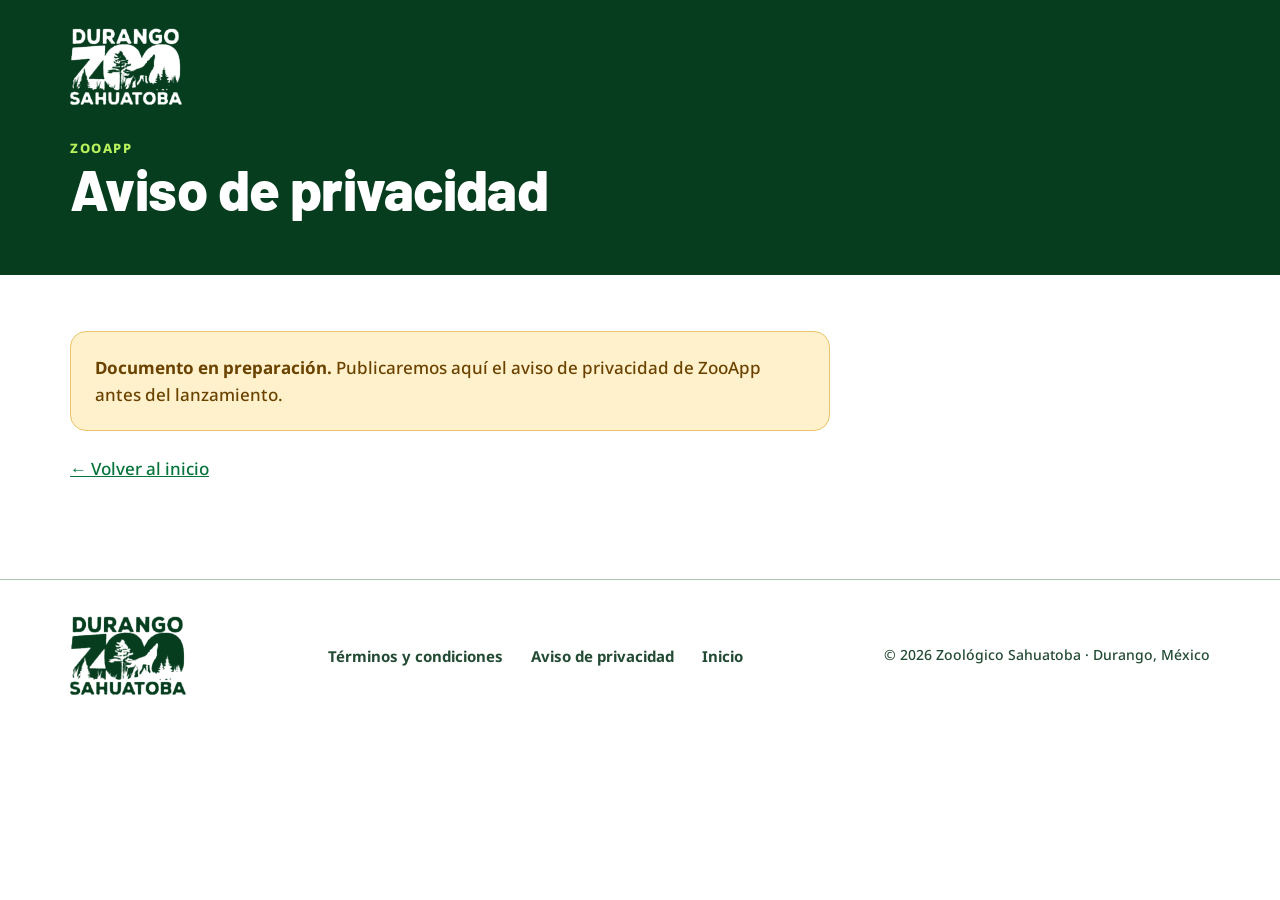
==== privacidad.html @ 9c44fee5 "Add files via upload" ====
<!doctype html>
<html lang="es">
<head>
<meta charset="utf-8">
<meta name="viewport" content="width=device-width, initial-scale=1, viewport-fit=cover">
<title>Aviso de privacidad · ZooApp</title>
<meta name="description" content="ZooApp es la App oficial del Zoológico Sahuatoba en Durango: conoce a las especies, recorre el mapa, compra tus boletos y reta a los animales para ganar sus tarjetas.">
<meta name="theme-color" content="#053D1E">
<meta property="og:type" content="website">
<meta property="og:locale" content="es_MX">
<meta property="og:title" content="ZooApp · Zoológico Sahuatoba">
<meta property="og:description" content="Conoce a las especies, recorre el mapa, compra tus boletos y reta a los animales para ganar sus tarjetas.">
<meta property="og:image" content="assets/img/og.jpg">
<meta name="twitter:card" content="summary_large_image">
<link rel="icon" type="image/png" href="assets/img/favicon.png">
<link rel="apple-touch-icon" href="assets/img/apple-touch-icon.png">
<link rel="stylesheet" href="assets/css/styles.css">
</head>
<body data-estado="proximamente">
<header class="legal-cabecera">
  <div class="envoltura">
    <a class="marca" href="index.html" aria-label="Volver al inicio"><img src="assets/img/logo-blanco.png" alt="Durango Zoo Sahuatoba" width="757" height="521" style="width:112px"></a>
    <div><span class="etiqueta" style="color:var(--lima)">ZooApp</span><h1>Aviso de privacidad</h1></div>
  </div>
</header>
<main class="legal-cuerpo">
  <div class="envoltura">
    <div class="preparacion" role="note"><strong>Documento en preparación.</strong> Publicaremos aquí el aviso de privacidad de ZooApp antes del lanzamiento.</div>
    <!-- CONTENIDO_LEGAL: reemplazar este bloque con el documento definitivo -->
    <p style="margin-top:24px"><a href="index.html">← Volver al inicio</a></p>
  </div>
</main>
<footer class="pie">
  <div class="envoltura">
    <img src="assets/img/logo-verde.png" alt="Durango Zoo Sahuatoba" width="757" height="521">
    <nav aria-label="Legal"><a href="terminos.html">Términos y condiciones</a><a href="privacidad.html">Aviso de privacidad</a><a href="index.html">Inicio</a></nav>
    <small>© 2026 Zoológico Sahuatoba · Durango, México</small>
  </div>
</footer>
</body>
</html>
---- assets/css/styles.css ----
/* ZooApp — página de lanzamiento
   Layout: hero de selva con teléfonos → funciones en tarjetas → banda oscura del juego → progreso → preguntas → cierre.
   Tokens tomados del sistema de diseño de la App (verde para sol). */
@font-face { font-family: "Barlow"; font-weight: 600; font-display: swap; src: url("../fonts/barlow-latin-600-normal.woff2") format("woff2"); }
@font-face { font-family: "Barlow"; font-weight: 700; font-display: swap; src: url("../fonts/barlow-latin-700-normal.woff2") format("woff2"); }
@font-face { font-family: "Barlow"; font-weight: 800; font-display: swap; src: url("../fonts/barlow-latin-800-normal.woff2") format("woff2"); }
@font-face { font-family: "Noto Sans"; font-weight: 500; font-display: swap; src: url("../fonts/noto-sans-latin-500-normal.woff2") format("woff2"); }
@font-face { font-family: "Noto Sans"; font-weight: 600; font-display: swap; src: url("../fonts/noto-sans-latin-600-normal.woff2") format("woff2"); }
@font-face { font-family: "Noto Sans"; font-weight: 700; font-display: swap; src: url("../fonts/noto-sans-latin-700-normal.woff2") format("woff2"); }
@font-face { font-family: "Noto Sans"; font-weight: 800; font-display: swap; src: url("../fonts/noto-sans-latin-800-normal.woff2") format("woff2"); }

:root {
  --bosque: #053D1E; --esmeralda: #06733A; --lima: #B8F25C; --hoja: #D3EBDB; --niebla: #EEF4F0;
  --tinta: #0B2416; --tinta-2: #234A33; --borde: #A9C7B3; --papel: #FFFFFF; --selva: #163C2C;
  --comun: #4F6B5A; --especial: #8A5D00;
  --display: "Barlow", "Arial Narrow", Arial, sans-serif;
  --texto: "Noto Sans", "Segoe UI", Roboto, Arial, sans-serif;
  --ancho: 1180px;
  color-scheme: light;
}
* { box-sizing: border-box; }
html { scroll-behavior: smooth; }
body { margin: 0; background: var(--papel); color: var(--tinta); font-family: var(--texto); font-size: 17px; line-height: 1.6; font-weight: 500; -webkit-font-smoothing: antialiased; }
img { max-width: 100%; height: auto; display: block; }
a { color: var(--esmeralda); }
h1, h2, h3 { font-family: var(--display); line-height: 1.05; margin: 0; text-wrap: balance; letter-spacing: -0.01em; }
p { margin: 0; }
:focus-visible { outline: 3px solid var(--lima); outline-offset: 3px; border-radius: 6px; }
.saltar { position: absolute; left: -999px; top: 8px; background: var(--lima); color: var(--bosque); padding: 8px 14px; border-radius: 10px; font-weight: 800; z-index: 50; }
.saltar:focus { left: 12px; }

.envoltura { max-width: var(--ancho); margin: 0 auto; padding-left: max(20px, env(safe-area-inset-left, 0px)); padding-right: max(20px, env(safe-area-inset-right, 0px)); }
.etiqueta { font-size: 13px; font-weight: 800; letter-spacing: 0.12em; text-transform: uppercase; color: var(--esmeralda); }

/* ---------- botones ---------- */
.boton { display: inline-flex; align-items: center; justify-content: center; gap: 10px; min-height: 52px; padding: 0 24px; border-radius: 12px; border: 0; font: 700 17px/1 var(--display); text-decoration: none; cursor: pointer; white-space: nowrap; transition: transform .15s ease, background-color .15s ease; }
.boton:hover { transform: translateY(-1px); }
.boton-primario { background: var(--esmeralda); color: #fff; border-bottom: 3px solid var(--bosque); }
.boton-primario:hover { background: #075F31; }
.boton-lima { background: var(--lima); color: var(--bosque); border-bottom: 3px solid #8CC63A; }
.boton-claro { background: #fff; color: var(--bosque); border: 2px solid var(--esmeralda); }
.boton svg { flex-shrink: 0; }

/* ---------- encabezado ---------- */
.encabezado { position: absolute; inset: 0 0 auto; z-index: 5; padding-top: env(safe-area-inset-top, 0px); }
.encabezado .envoltura { display: flex; align-items: center; justify-content: space-between; gap: 20px; padding-block: 20px; }
.marca img { width: 128px; height: auto; }
.navegacion { display: flex; align-items: center; gap: 28px; }
.navegacion a:not(.boton) { color: #fff; text-decoration: none; font-weight: 700; font-size: 15px; }
.navegacion a:not(.boton):hover { color: var(--lima); }
.navegacion .boton { min-height: 44px; padding: 0 18px; font-size: 16px; }

/* ---------- hero ---------- */
.hero { position: relative; overflow: hidden; background: var(--selva); color: #fff; }
.hero-fondo { position: absolute; inset: 0; width: 100%; height: 100%; object-fit: cover; object-position: 50% 20%; }
.hero::after { content: ""; position: absolute; inset: 0; background: linear-gradient(100deg, rgba(5,61,30,.96) 0%, rgba(5,61,30,.88) 45%, rgba(5,61,30,.45) 100%); }
.hero .envoltura { position: relative; z-index: 1; display: grid; grid-template-columns: minmax(0, 1.05fr) minmax(0, .95fr); gap: 48px; align-items: center; padding-block: 140px 96px; }
.hero-texto { display: flex; flex-direction: column; gap: 24px; min-width: 0; }
.hero .etiqueta { color: var(--lima); }
.hero h1 { font-size: clamp(44px, 6vw, 76px); font-weight: 800; }
.hero h1 em { font-style: normal; color: var(--lima); }
.hero-sub { font-size: 19px; line-height: 1.55; color: var(--hoja); max-width: 34em; }

/* bloque de descarga: cambia según data-estado del body */
.descarga { display: flex; flex-direction: column; gap: 16px; margin-top: 8px; max-width: 520px; }
.proximamente { font-family: var(--display); font-weight: 800; font-size: clamp(40px, 5vw, 60px); line-height: 1; color: var(--lima); letter-spacing: -0.01em; }
.registro { display: flex; gap: 10px; flex-wrap: wrap; }
.registro label { position: absolute; width: 1px; height: 1px; overflow: hidden; clip: rect(0 0 0 0); }
.registro input { flex: 1 1 240px; min-width: 0; height: 52px; padding: 0 16px; border-radius: 12px; border: 1.5px solid rgba(211,235,219,.6); background: rgba(255,255,255,.96); color: var(--tinta); font: 500 16px var(--texto); }
.registro input::placeholder { color: #4F6B5A; }
.registro input[aria-invalid="true"] { border: 2px solid #F1B5AE; }
.nota { font-size: 13px; line-height: 1.5; color: var(--hoja); }
.nota a { color: var(--lima); }
.mensaje { font-size: 15px; font-weight: 700; line-height: 1.5; padding: 12px 14px; border-radius: 12px; background: rgba(184,242,92,.14); color: #fff; }
.mensaje[data-tipo="error"] { background: rgba(180,35,24,.25); }
.tiendas { display: flex; flex-wrap: wrap; gap: 12px; }
.tienda { display: inline-flex; align-items: center; gap: 10px; height: 60px; min-width: 196px; padding: 0 18px 0 14px; border-radius: 12px; background: #000; color: #fff; text-decoration: none; border: 1.5px solid #A6A6A6; transition: transform .15s ease; }
.tienda:hover { transform: translateY(-1px); }
.tienda span { display: flex; flex-direction: column; line-height: 1.1; }
.tienda small { font-size: 12px; font-weight: 600; letter-spacing: .01em; }
.tienda b { font-family: var(--texto); font-size: 22px; font-weight: 700; letter-spacing: -0.01em; }
.tienda[aria-disabled="true"] { cursor: default; }
.tienda[aria-disabled="true"]:hover { transform: none; }
.tienda img { height: 60px; width: auto; }
body[data-estado="proximamente"] [data-solo="disponible"],
body[data-estado="disponible"] [data-solo="proximamente"] { display: none !important; }

/* teléfonos */
.telefono { flex-shrink: 0; width: 260px; aspect-ratio: 408 / 862; max-width: 100%; border-radius: 40px; background: var(--tinta); padding: 9px; box-shadow: 0 30px 60px rgba(0,0,0,.35); }
.telefono img { width: 100%; height: 100%; object-fit: cover; object-position: top; border-radius: 31px; }
.hero-telefonos { position: relative; height: 600px; min-width: 0; }
.hero-telefonos .telefono { position: absolute; }
.hero-telefonos .t1 { left: 4%; top: 70px; transform: rotate(-7deg); width: 240px; }
.hero-telefonos .t2 { left: 50%; top: 0; transform: translateX(-50%); width: 270px; z-index: 2; }
.hero-telefonos .t3 { right: 2%; top: 90px; transform: rotate(7deg); width: 240px; }

/* ---------- secciones ---------- */
.seccion { padding-block: 104px; }
.titulo-seccion { display: flex; flex-direction: column; gap: 14px; max-width: 760px; margin-bottom: 48px; }
.titulo-seccion h2 { font-size: clamp(36px, 4.4vw, 54px); font-weight: 800; color: var(--bosque); }
.titulo-seccion p { font-size: 18px; color: var(--tinta-2); max-width: 40em; }

/* funciones */
.funciones { display: grid; grid-template-columns: repeat(2, minmax(0, 1fr)); gap: 24px; }
.funcion { position: relative; overflow: hidden; display: grid; grid-template-columns: minmax(0, 1fr) 210px; gap: 24px; padding: 32px 0 0 32px; border-radius: 24px; background: var(--niebla); border: 1.5px solid var(--borde); min-height: 360px; }
.funcion-texto { display: flex; flex-direction: column; gap: 12px; padding-bottom: 32px; min-width: 0; }
.funcion h3 { font-size: 30px; font-weight: 800; color: var(--bosque); }
.funcion p { color: var(--tinta-2); font-size: 16px; }
.funcion ul { margin: 4px 0 0; padding: 0; list-style: none; display: flex; flex-direction: column; gap: 8px; font-size: 15px; font-weight: 600; }
.funcion li { display: flex; gap: 10px; align-items: flex-start; }
.funcion li::before { content: ""; flex-shrink: 0; width: 18px; height: 18px; margin-top: 3px; border-radius: 6px; background: var(--hoja) url("data:image/svg+xml,%3Csvg xmlns='http://www.w3.org/2000/svg' viewBox='0 0 24 24' fill='none' stroke='%2306733A' stroke-width='3.4' stroke-linecap='round' stroke-linejoin='round'%3E%3Cpath d='M6 12l4 4 8-9'/%3E%3C/svg%3E") center / 12px no-repeat; }
.funcion .telefono { align-self: end; width: 210px; border-radius: 34px 34px 0 0; padding-bottom: 0; aspect-ratio: auto; height: 330px; box-shadow: 0 20px 40px rgba(5,61,30,.18); }
.funcion .telefono img { border-radius: 26px 26px 0 0; }

/* juego */
.juego { background: var(--bosque); color: #fff; position: relative; overflow: hidden; }
.juego .titulo-seccion h2 { color: #fff; }
.juego .titulo-seccion p { color: var(--hoja); }
.juego .etiqueta { color: var(--lima); }
.pasos { list-style: none; margin: 0; padding: 0; display: grid; grid-template-columns: repeat(4, minmax(0, 1fr)); gap: 24px; counter-reset: paso; }
.paso { display: flex; flex-direction: column; gap: 16px; counter-increment: paso; min-width: 0; }
.paso .telefono { width: 100%; box-shadow: 0 24px 48px rgba(0,0,0,.35); }
.paso-texto { display: flex; flex-direction: column; gap: 6px; }
.paso h3 { font-size: 22px; font-weight: 700; display: flex; align-items: center; gap: 10px; }
.paso h3::before { content: counter(paso); flex-shrink: 0; width: 34px; height: 34px; border-radius: 10px; background: var(--lima); color: var(--bosque); display: inline-flex; align-items: center; justify-content: center; font-size: 18px; font-weight: 800; }
.paso p { color: var(--hoja); font-size: 15px; }
.rarezas { margin-top: 56px; padding-top: 32px; border-top: 1.5px solid rgba(211,235,219,.3); display: flex; flex-wrap: wrap; gap: 32px; align-items: center; justify-content: space-between; }
.rarezas p { color: var(--hoja); font-size: 16px; max-width: 30em; }
.rarezas b { color: #fff; }
.chips { display: flex; flex-wrap: wrap; gap: 10px; }
.chip { display: inline-flex; align-items: center; height: 36px; padding: 0 16px; border-radius: 999px; font-weight: 800; font-size: 14px; color: #fff; border: 2px solid rgba(255,255,255,.85); }
.chip.comun { background: var(--comun); } .chip.raro { background: var(--esmeralda); }
.chip.epico { background: #021F0F; color: var(--lima); border-color: var(--lima); } .chip.especial { background: var(--especial); }

/* progreso */
.progreso .envoltura { display: grid; grid-template-columns: minmax(0, 1fr) minmax(0, 1fr); gap: 64px; align-items: center; }
.progreso .titulo-seccion { margin-bottom: 28px; }
.niveles { display: flex; flex-direction: column; gap: 14px; }
.nivel { display: flex; gap: 16px; align-items: flex-start; padding: 18px 20px; border-radius: 16px; background: var(--niebla); border: 1.5px solid var(--borde); }
.nivel b { display: block; font-size: 17px; color: var(--bosque); }
.nivel span { font-size: 15px; color: var(--tinta-2); }
.nivel i { flex-shrink: 0; width: 40px; height: 40px; border-radius: 12px; background: var(--hoja); color: var(--esmeralda); display: flex; align-items: center; justify-content: center; font-style: normal; }
.progreso-telefonos { display: flex; justify-content: center; align-items: flex-start; gap: 24px; }
.progreso-telefonos .telefono { width: 250px; }
.progreso-telefonos .telefono:last-child { margin-top: 64px; }

/* preguntas */
.preguntas { background: var(--niebla); }
.lista-preguntas { display: flex; flex-direction: column; gap: 12px; max-width: 860px; }
details { background: #fff; border: 1.5px solid var(--borde); border-radius: 16px; }
summary { list-style: none; cursor: pointer; padding: 20px 24px; font-weight: 700; font-size: 18px; display: flex; justify-content: space-between; gap: 16px; align-items: center; }
summary::-webkit-details-marker { display: none; }
summary::after { content: "+"; flex-shrink: 0; width: 32px; height: 32px; border-radius: 10px; background: var(--hoja); color: var(--bosque); display: flex; align-items: center; justify-content: center; font: 800 22px/1 var(--display); }
details[open] summary::after { content: "–"; }
details p { padding: 0 24px 22px; color: var(--tinta-2); font-size: 16px; max-width: 46em; }

/* cierre */
.cierre { background: var(--selva); color: #fff; position: relative; overflow: hidden; }
.cierre .envoltura { position: relative; z-index: 1; display: flex; flex-wrap: wrap; gap: 32px; align-items: center; justify-content: space-between; padding-block: 72px; }
.cierre h2 { font-size: clamp(34px, 4vw, 50px); font-weight: 800; max-width: 15em; }
.cierre h2 em { font-style: normal; color: var(--lima); }

/* pie */
.pie { background: #fff; border-top: 1.5px solid var(--borde); }
.pie .envoltura { display: flex; flex-wrap: wrap; gap: 24px 48px; justify-content: space-between; align-items: center; padding-block: 36px; }
.pie img { width: 116px; }
.pie nav { display: flex; flex-wrap: wrap; gap: 12px 28px; }
.pie nav a { color: var(--tinta-2); font-weight: 700; font-size: 15px; text-decoration: none; }
.pie nav a:hover { color: var(--esmeralda); text-decoration: underline; }
.pie small { font-size: 14px; color: var(--tinta-2); }

/* páginas legales */
.legal-cabecera { background: var(--bosque); color: #fff; }
.legal-cabecera .envoltura { display: flex; flex-direction: column; gap: 28px; padding-block: 28px 56px; }
.legal-cabecera h1 { font-size: clamp(36px, 5vw, 56px); font-weight: 800; }
.legal-cuerpo { padding-block: 56px 96px; }
.legal-cuerpo .envoltura > * { max-width: 760px; }
.legal-cuerpo h2 { font-size: 28px; color: var(--bosque); margin: 40px 0 12px; }
.legal-cuerpo p, .legal-cuerpo li { color: var(--tinta-2); }
.preparacion { display: block; padding: 22px 24px; border-radius: 16px; background: #FFF1CC; border: 1.5px solid #E9C46A; color: #6B4300; }

/* ---------- responsivo ---------- */
@media (max-width: 1020px) {
  .hero .envoltura { grid-template-columns: 1fr; padding-block: 120px 64px; }
  .hero-telefonos { height: 520px; max-width: 620px; width: 100%; margin: 0 auto; }
  .funciones { grid-template-columns: 1fr; }
  .pasos { grid-template-columns: repeat(2, minmax(0, 1fr)); }
  .progreso .envoltura { grid-template-columns: 1fr; }
}
@media (max-width: 720px) {
  body { font-size: 16px; }
  .navegacion a:not(.boton) { display: none; }
  .marca img { width: 104px; }
  .hero-telefonos { height: 430px; }
  .hero-telefonos .t1 { width: 170px; left: 0; top: 60px; }
  .hero-telefonos .t2 { width: 200px; }
  .hero-telefonos .t3 { width: 170px; right: 0; top: 70px; }
  .seccion { padding-block: 72px; }
  .funcion { grid-template-columns: 1fr; padding: 26px 24px 0; }
  .funcion-texto { padding-bottom: 0; }
  .funcion .telefono { justify-self: center; height: 280px; }
  .pasos { grid-template-columns: 1fr; gap: 40px; }
  .paso .telefono { width: 240px; align-self: center; }
  .progreso-telefonos .telefono { width: 46%; }
  .progreso-telefonos .telefono:last-child { margin-top: 40px; }
  .registro .boton { flex: 1 1 100%; }
}
@media (prefers-reduced-motion: reduce) { html { scroll-behavior: auto; } .boton { transition: none; } .boton:hover { transform: none; } }
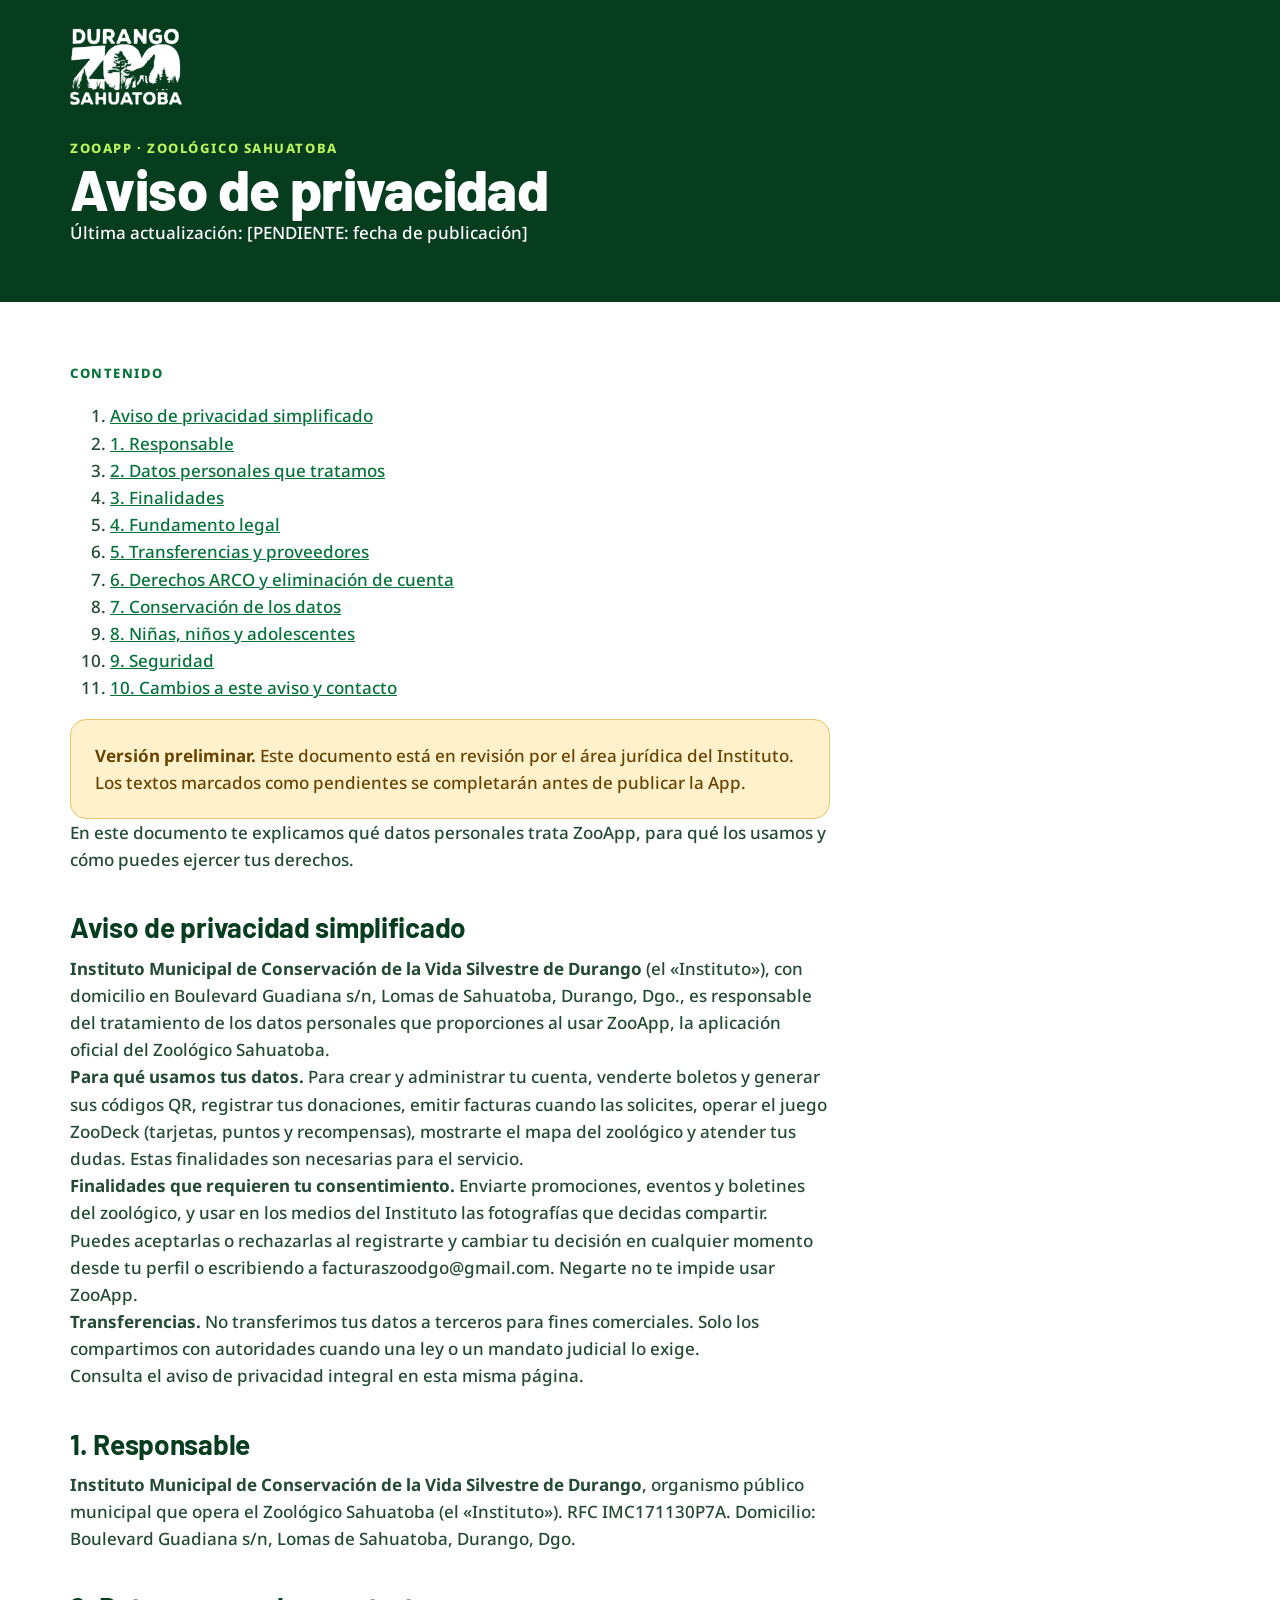
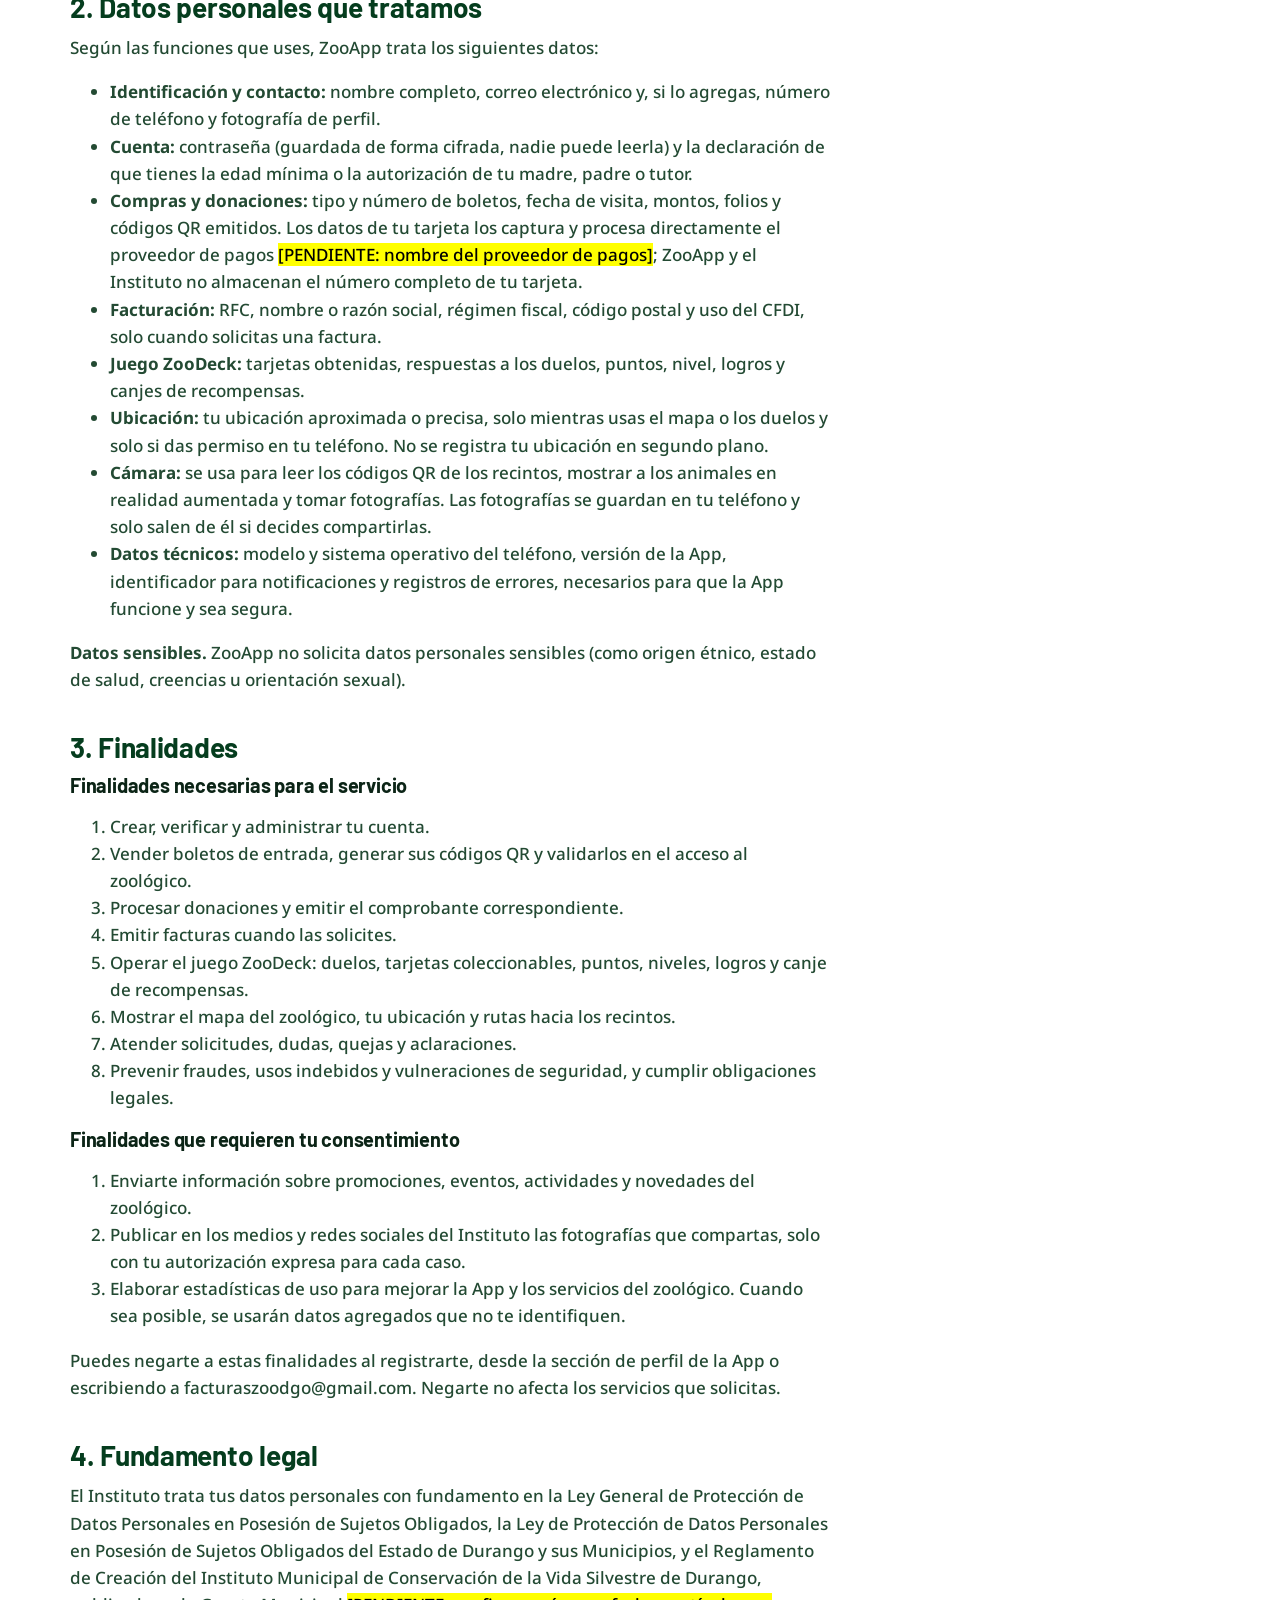
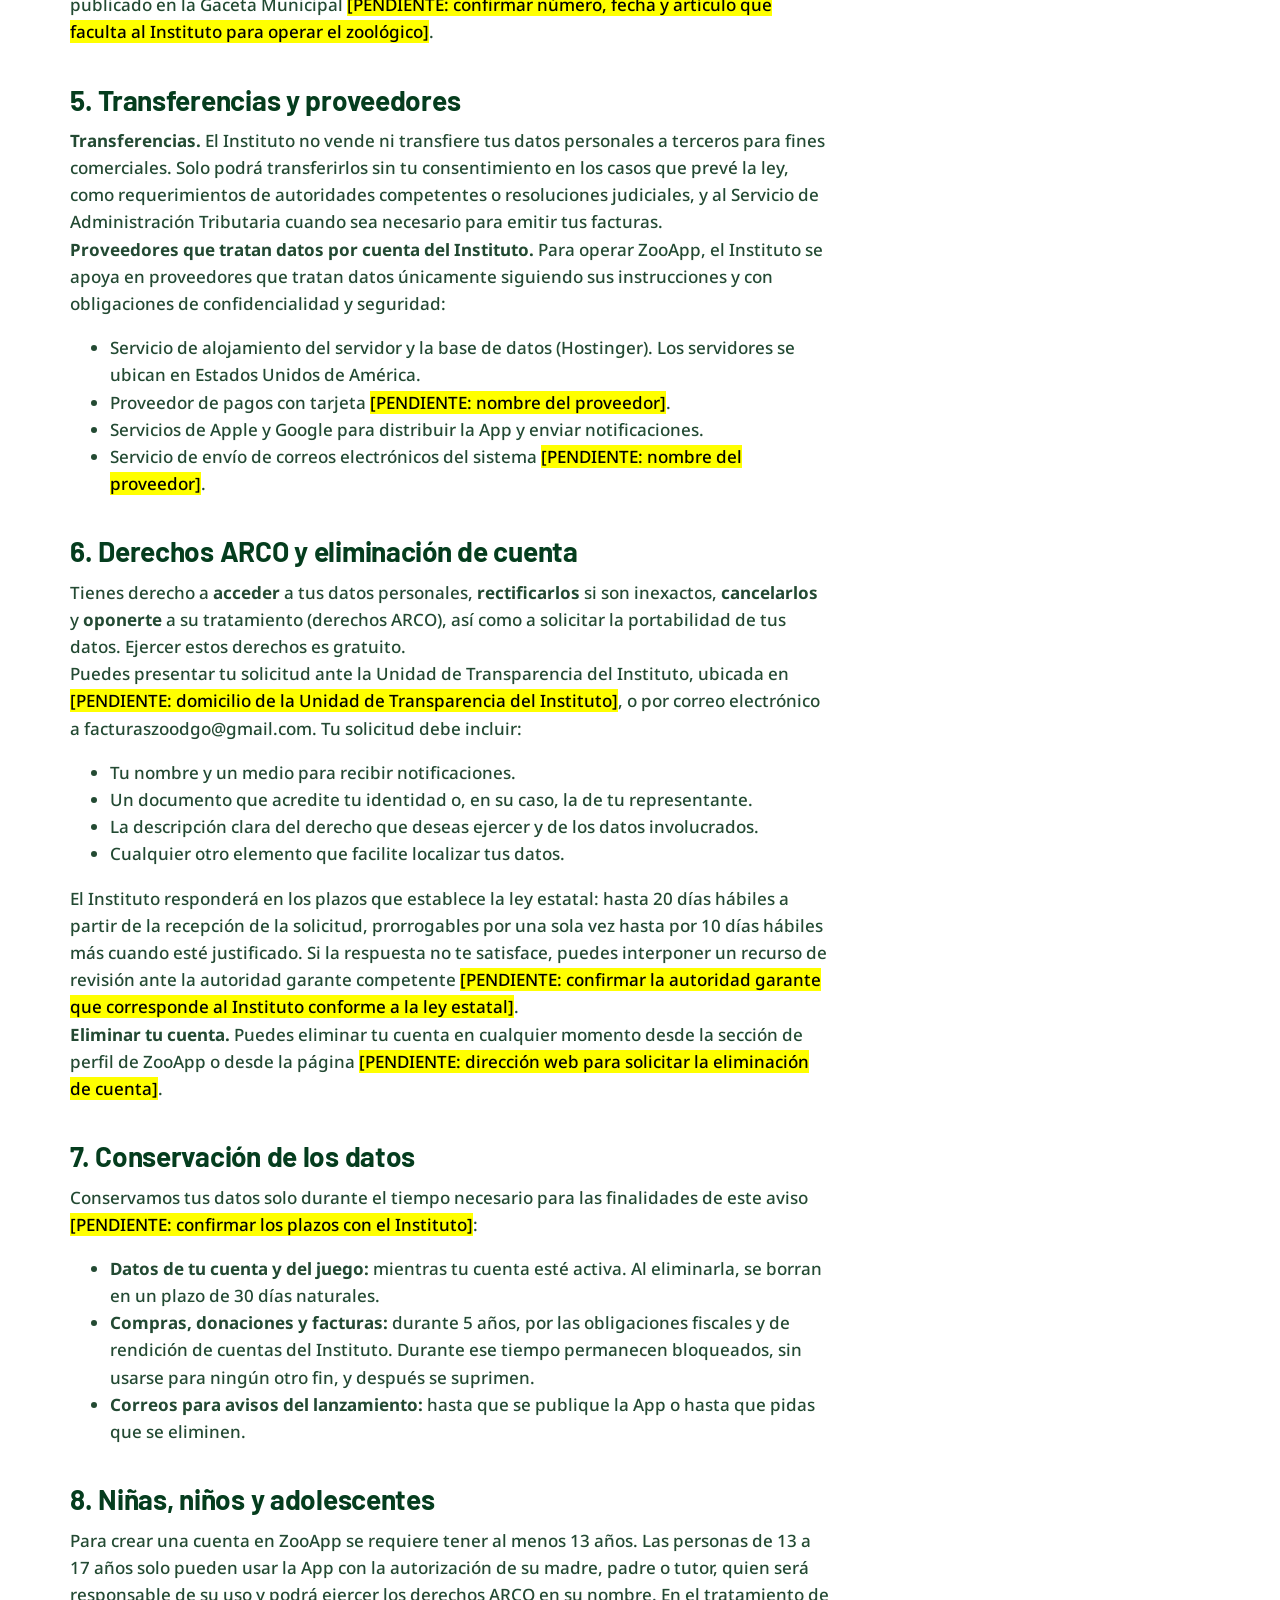
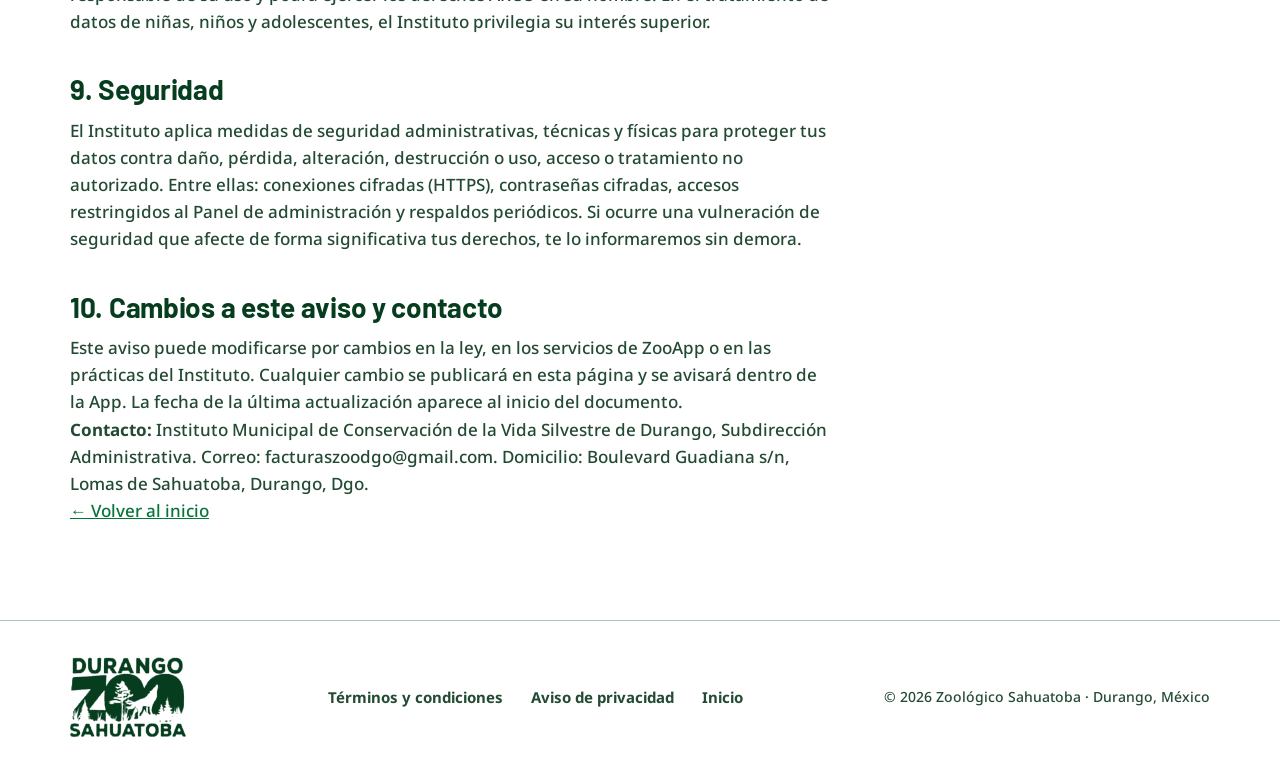
==== commit 08a0255c: "Agrega Términos y Aviso de privacidad (versión preliminar)" ====
--- a/privacidad.html
+++ b/privacidad.html
@@ -4,7 +4,7 @@
 <meta charset="utf-8">
 <meta name="viewport" content="width=device-width, initial-scale=1, viewport-fit=cover">
 <title>Aviso de privacidad · ZooApp</title>
-<meta name="description" content="ZooApp es la App oficial del Zoológico Sahuatoba en Durango: conoce a las especies, recorre el mapa, compra tus boletos y reta a los animales para ganar sus tarjetas.">
+<meta name="description" content="Aviso de privacidad de ZooApp, la App oficial del Zoológico Sahuatoba.">
 <meta name="theme-color" content="#053D1E">
 <meta property="og:type" content="website">
 <meta property="og:locale" content="es_MX">
@@ -17,17 +17,96 @@
 <link rel="stylesheet" href="assets/css/styles.css">
 </head>
 <body data-estado="proximamente">
+<a class="saltar" href="#contenido">Saltar al contenido</a>
 <header class="legal-cabecera">
   <div class="envoltura">
     <a class="marca" href="index.html" aria-label="Volver al inicio"><img src="assets/img/logo-blanco.png" alt="Durango Zoo Sahuatoba" width="757" height="521" style="width:112px"></a>
-    <div><span class="etiqueta" style="color:var(--lima)">ZooApp</span><h1>Aviso de privacidad</h1></div>
+    <div class="legal-titulo"><span class="etiqueta" style="color:var(--lima)">ZooApp · Zoológico Sahuatoba</span><h1>Aviso de privacidad</h1><p>Última actualización: [PENDIENTE: fecha de publicación]</p></div>
   </div>
 </header>
-<main class="legal-cuerpo">
-  <div class="envoltura">
-    <div class="preparacion" role="note"><strong>Documento en preparación.</strong> Publicaremos aquí el aviso de privacidad de ZooApp antes del lanzamiento.</div>
-    <!-- CONTENIDO_LEGAL: reemplazar este bloque con el documento definitivo -->
-    <p style="margin-top:24px"><a href="index.html">← Volver al inicio</a></p>
+<main class="legal-cuerpo" id="contenido">
+  <div class="envoltura legal-rejilla">
+    <nav class="indice" aria-label="Contenido del documento"><span class="etiqueta">Contenido</span><ol><li><a href="#simplificado">Aviso de privacidad simplificado</a></li><li><a href="#responsable">1. Responsable</a></li><li><a href="#datos">2. Datos personales que tratamos</a></li><li><a href="#finalidades">3. Finalidades</a></li><li><a href="#fundamento">4. Fundamento legal</a></li><li><a href="#transferencias">5. Transferencias y proveedores</a></li><li><a href="#derechos">6. Derechos ARCO y eliminación de cuenta</a></li><li><a href="#conservacion">7. Conservación de los datos</a></li><li><a href="#menores">8. Niñas, niños y adolescentes</a></li><li><a href="#seguridad">9. Seguridad</a></li><li><a href="#cambios">10. Cambios a este aviso y contacto</a></li></ol></nav>
+    <article class="legal-texto">
+      <div class="preparacion" role="note"><strong>Versión preliminar.</strong> Este documento está en revisión por el área jurídica del Instituto. Los textos marcados como pendientes se completarán antes de publicar la App.</div>
+      <p class="legal-intro">En este documento te explicamos qué datos personales trata ZooApp, para qué los usamos y cómo puedes ejercer tus derechos.</p>
+      <section id="simplificado"><h2>Aviso de privacidad simplificado</h2>
+<p><strong>Instituto Municipal de Conservación de la Vida Silvestre de Durango</strong> (el «Instituto»), con domicilio en Boulevard Guadiana s/n, Lomas de Sahuatoba, Durango, Dgo., es responsable del tratamiento de los datos personales que proporciones al usar ZooApp, la aplicación oficial del Zoológico Sahuatoba.</p>
+<p><strong>Para qué usamos tus datos.</strong> Para crear y administrar tu cuenta, venderte boletos y generar sus códigos QR, registrar tus donaciones, emitir facturas cuando las solicites, operar el juego ZooDeck (tarjetas, puntos y recompensas), mostrarte el mapa del zoológico y atender tus dudas. Estas finalidades son necesarias para el servicio.</p>
+<p><strong>Finalidades que requieren tu consentimiento.</strong> Enviarte promociones, eventos y boletines del zoológico, y usar en los medios del Instituto las fotografías que decidas compartir. Puedes aceptarlas o rechazarlas al registrarte y cambiar tu decisión en cualquier momento desde tu perfil o escribiendo a facturaszoodgo@gmail.com. Negarte no te impide usar ZooApp.</p>
+<p><strong>Transferencias.</strong> No transferimos tus datos a terceros para fines comerciales. Solo los compartimos con autoridades cuando una ley o un mandato judicial lo exige.</p>
+<p>Consulta el aviso de privacidad integral en esta misma página.</p>
+</section><section id="responsable"><h2>1. Responsable</h2><p><b>Instituto Municipal de Conservación de la Vida Silvestre de Durango</b>, organismo público municipal que opera el Zoológico Sahuatoba (el «Instituto»). RFC IMC171130P7A. Domicilio: Boulevard Guadiana s/n, Lomas de Sahuatoba, Durango, Dgo.</p></section><section id="datos"><h2>2. Datos personales que tratamos</h2>
+<p>Según las funciones que uses, ZooApp trata los siguientes datos:</p>
+<ul>
+<li><b>Identificación y contacto:</b> nombre completo, correo electrónico y, si lo agregas, número de teléfono y fotografía de perfil.</li>
+<li><b>Cuenta:</b> contraseña (guardada de forma cifrada, nadie puede leerla) y la declaración de que tienes la edad mínima o la autorización de tu madre, padre o tutor.</li>
+<li><b>Compras y donaciones:</b> tipo y número de boletos, fecha de visita, montos, folios y códigos QR emitidos. Los datos de tu tarjeta los captura y procesa directamente el proveedor de pagos <mark class="pendiente">[PENDIENTE: nombre del proveedor de pagos]</mark>; ZooApp y el Instituto no almacenan el número completo de tu tarjeta.</li>
+<li><b>Facturación:</b> RFC, nombre o razón social, régimen fiscal, código postal y uso del CFDI, solo cuando solicitas una factura.</li>
+<li><b>Juego ZooDeck:</b> tarjetas obtenidas, respuestas a los duelos, puntos, nivel, logros y canjes de recompensas.</li>
+<li><b>Ubicación:</b> tu ubicación aproximada o precisa, solo mientras usas el mapa o los duelos y solo si das permiso en tu teléfono. No se registra tu ubicación en segundo plano.</li>
+<li><b>Cámara:</b> se usa para leer los códigos QR de los recintos, mostrar a los animales en realidad aumentada y tomar fotografías. Las fotografías se guardan en tu teléfono y solo salen de él si decides compartirlas.</li>
+<li><b>Datos técnicos:</b> modelo y sistema operativo del teléfono, versión de la App, identificador para notificaciones y registros de errores, necesarios para que la App funcione y sea segura.</li>
+</ul>
+<p><b>Datos sensibles.</b> ZooApp no solicita datos personales sensibles (como origen étnico, estado de salud, creencias u orientación sexual).</p>
+</section><section id="finalidades"><h2>3. Finalidades</h2>
+<h3>Finalidades necesarias para el servicio</h3>
+<ol>
+<li>Crear, verificar y administrar tu cuenta.</li>
+<li>Vender boletos de entrada, generar sus códigos QR y validarlos en el acceso al zoológico.</li>
+<li>Procesar donaciones y emitir el comprobante correspondiente.</li>
+<li>Emitir facturas cuando las solicites.</li>
+<li>Operar el juego ZooDeck: duelos, tarjetas coleccionables, puntos, niveles, logros y canje de recompensas.</li>
+<li>Mostrar el mapa del zoológico, tu ubicación y rutas hacia los recintos.</li>
+<li>Atender solicitudes, dudas, quejas y aclaraciones.</li>
+<li>Prevenir fraudes, usos indebidos y vulneraciones de seguridad, y cumplir obligaciones legales.</li>
+</ol>
+<h3>Finalidades que requieren tu consentimiento</h3>
+<ol>
+<li>Enviarte información sobre promociones, eventos, actividades y novedades del zoológico.</li>
+<li>Publicar en los medios y redes sociales del Instituto las fotografías que compartas, solo con tu autorización expresa para cada caso.</li>
+<li>Elaborar estadísticas de uso para mejorar la App y los servicios del zoológico. Cuando sea posible, se usarán datos agregados que no te identifiquen.</li>
+</ol>
+<p>Puedes negarte a estas finalidades al registrarte, desde la sección de perfil de la App o escribiendo a facturaszoodgo@gmail.com. Negarte no afecta los servicios que solicitas.</p>
+</section><section id="fundamento"><h2>4. Fundamento legal</h2>
+<p>El Instituto trata tus datos personales con fundamento en la Ley General de Protección de Datos Personales en Posesión de Sujetos Obligados, la Ley de Protección de Datos Personales en Posesión de Sujetos Obligados del Estado de Durango y sus Municipios, y el Reglamento de Creación del Instituto Municipal de Conservación de la Vida Silvestre de Durango, publicado en la Gaceta Municipal <mark class="pendiente">[PENDIENTE: confirmar número, fecha y artículo que faculta al Instituto para operar el zoológico]</mark>.</p>
+</section><section id="transferencias"><h2>5. Transferencias y proveedores</h2>
+<p><b>Transferencias.</b> El Instituto no vende ni transfiere tus datos personales a terceros para fines comerciales. Solo podrá transferirlos sin tu consentimiento en los casos que prevé la ley, como requerimientos de autoridades competentes o resoluciones judiciales, y al Servicio de Administración Tributaria cuando sea necesario para emitir tus facturas.</p>
+<p><b>Proveedores que tratan datos por cuenta del Instituto.</b> Para operar ZooApp, el Instituto se apoya en proveedores que tratan datos únicamente siguiendo sus instrucciones y con obligaciones de confidencialidad y seguridad:</p>
+<ul>
+<li>Servicio de alojamiento del servidor y la base de datos (Hostinger). Los servidores se ubican en Estados Unidos de América.</li>
+<li>Proveedor de pagos con tarjeta <mark class="pendiente">[PENDIENTE: nombre del proveedor]</mark>.</li>
+<li>Servicios de Apple y Google para distribuir la App y enviar notificaciones.</li>
+<li>Servicio de envío de correos electrónicos del sistema <mark class="pendiente">[PENDIENTE: nombre del proveedor]</mark>.</li>
+</ul>
+</section><section id="derechos"><h2>6. Derechos ARCO y eliminación de cuenta</h2>
+<p>Tienes derecho a <b>acceder</b> a tus datos personales, <b>rectificarlos</b> si son inexactos, <b>cancelarlos</b> y <b>oponerte</b> a su tratamiento (derechos ARCO), así como a solicitar la portabilidad de tus datos. Ejercer estos derechos es gratuito.</p>
+<p>Puedes presentar tu solicitud ante la Unidad de Transparencia del Instituto, ubicada en <mark class="pendiente">[PENDIENTE: domicilio de la Unidad de Transparencia del Instituto]</mark>, o por correo electrónico a facturaszoodgo@gmail.com. Tu solicitud debe incluir:</p>
+<ul>
+<li>Tu nombre y un medio para recibir notificaciones.</li>
+<li>Un documento que acredite tu identidad o, en su caso, la de tu representante.</li>
+<li>La descripción clara del derecho que deseas ejercer y de los datos involucrados.</li>
+<li>Cualquier otro elemento que facilite localizar tus datos.</li>
+</ul>
+<p>El Instituto responderá en los plazos que establece la ley estatal: hasta 20 días hábiles a partir de la recepción de la solicitud, prorrogables por una sola vez hasta por 10 días hábiles más cuando esté justificado. Si la respuesta no te satisface, puedes interponer un recurso de revisión ante la autoridad garante competente <mark class="pendiente">[PENDIENTE: confirmar la autoridad garante que corresponde al Instituto conforme a la ley estatal]</mark>.</p>
+<p><b>Eliminar tu cuenta.</b> Puedes eliminar tu cuenta en cualquier momento desde la sección de perfil de ZooApp o desde la página <mark class="pendiente">[PENDIENTE: dirección web para solicitar la eliminación de cuenta]</mark>.</p>
+</section><section id="conservacion"><h2>7. Conservación de los datos</h2>
+<p>Conservamos tus datos solo durante el tiempo necesario para las finalidades de este aviso <mark class="pendiente">[PENDIENTE: confirmar los plazos con el Instituto]</mark>:</p>
+<ul>
+<li><b>Datos de tu cuenta y del juego:</b> mientras tu cuenta esté activa. Al eliminarla, se borran en un plazo de 30 días naturales.</li>
+<li><b>Compras, donaciones y facturas:</b> durante 5 años, por las obligaciones fiscales y de rendición de cuentas del Instituto. Durante ese tiempo permanecen bloqueados, sin usarse para ningún otro fin, y después se suprimen.</li>
+<li><b>Correos para avisos del lanzamiento:</b> hasta que se publique la App o hasta que pidas que se eliminen.</li>
+</ul>
+</section><section id="menores"><h2>8. Niñas, niños y adolescentes</h2>
+<p>Para crear una cuenta en ZooApp se requiere tener al menos 13 años. Las personas de 13 a 17 años solo pueden usar la App con la autorización de su madre, padre o tutor, quien será responsable de su uso y podrá ejercer los derechos ARCO en su nombre. En el tratamiento de datos de niñas, niños y adolescentes, el Instituto privilegia su interés superior.</p>
+</section><section id="seguridad"><h2>9. Seguridad</h2>
+<p>El Instituto aplica medidas de seguridad administrativas, técnicas y físicas para proteger tus datos contra daño, pérdida, alteración, destrucción o uso, acceso o tratamiento no autorizado. Entre ellas: conexiones cifradas (HTTPS), contraseñas cifradas, accesos restringidos al Panel de administración y respaldos periódicos. Si ocurre una vulneración de seguridad que afecte de forma significativa tus derechos, te lo informaremos sin demora.</p>
+</section><section id="cambios"><h2>10. Cambios a este aviso y contacto</h2>
+<p>Este aviso puede modificarse por cambios en la ley, en los servicios de ZooApp o en las prácticas del Instituto. Cualquier cambio se publicará en esta página y se avisará dentro de la App. La fecha de la última actualización aparece al inicio del documento.</p>
+<p><b>Contacto:</b> Instituto Municipal de Conservación de la Vida Silvestre de Durango, Subdirección Administrativa. Correo: facturaszoodgo@gmail.com. Domicilio: Boulevard Guadiana s/n, Lomas de Sahuatoba, Durango, Dgo.</p>
+</section>
+      <p class="volver"><a href="index.html">← Volver al inicio</a></p>
+    </article>
   </div>
 </main>
 <footer class="pie">
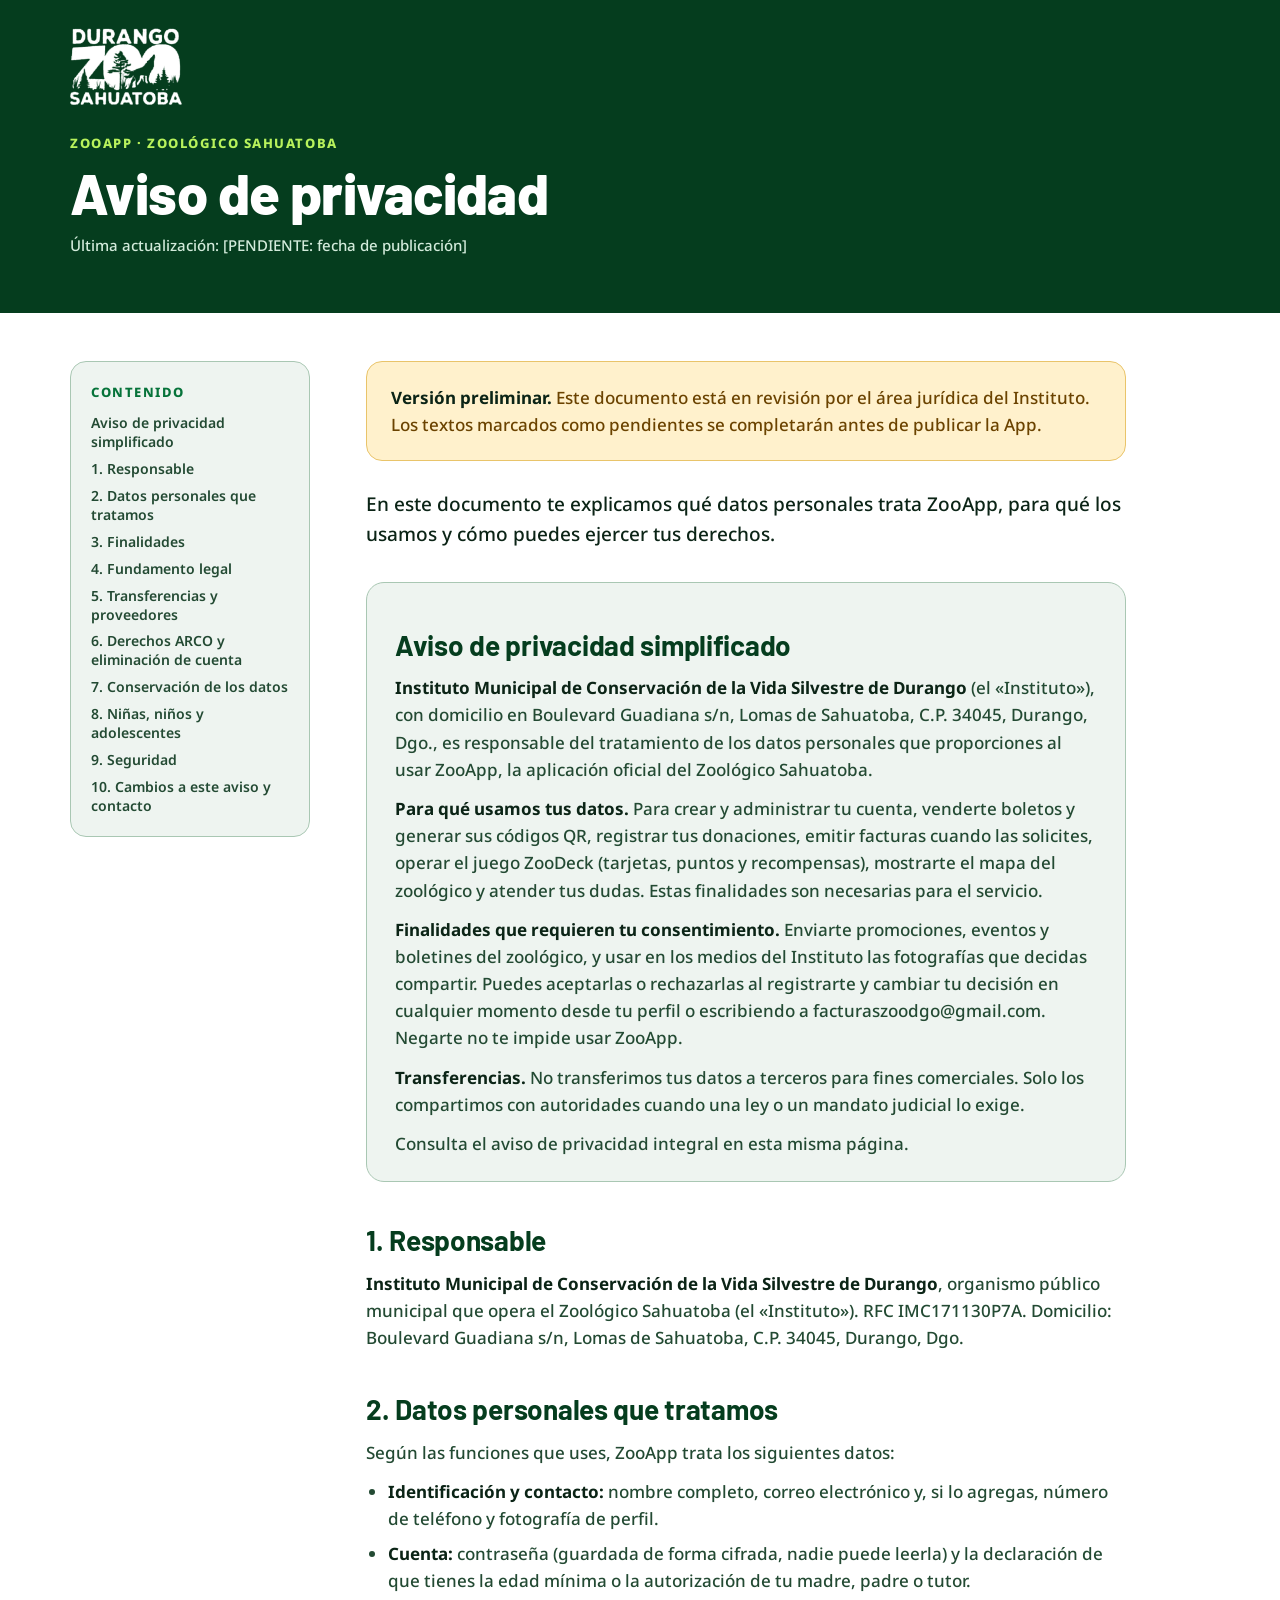
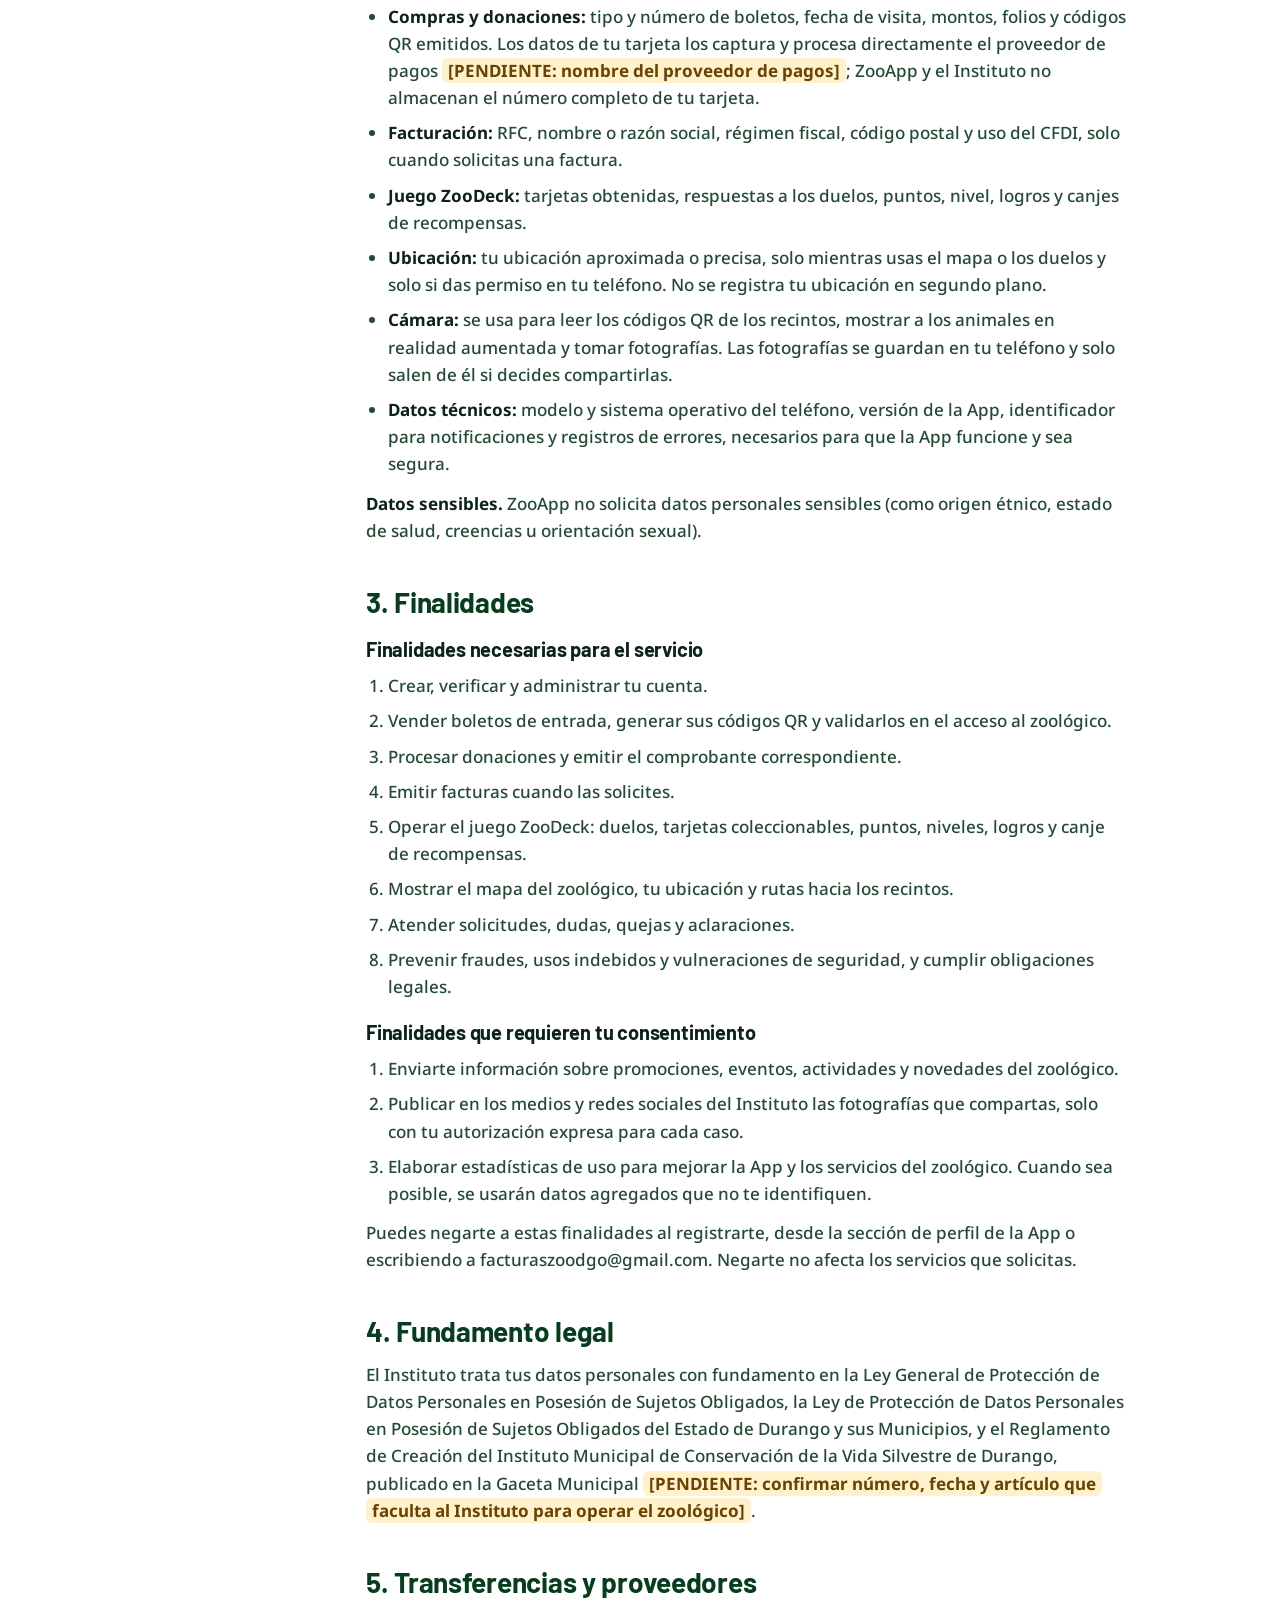
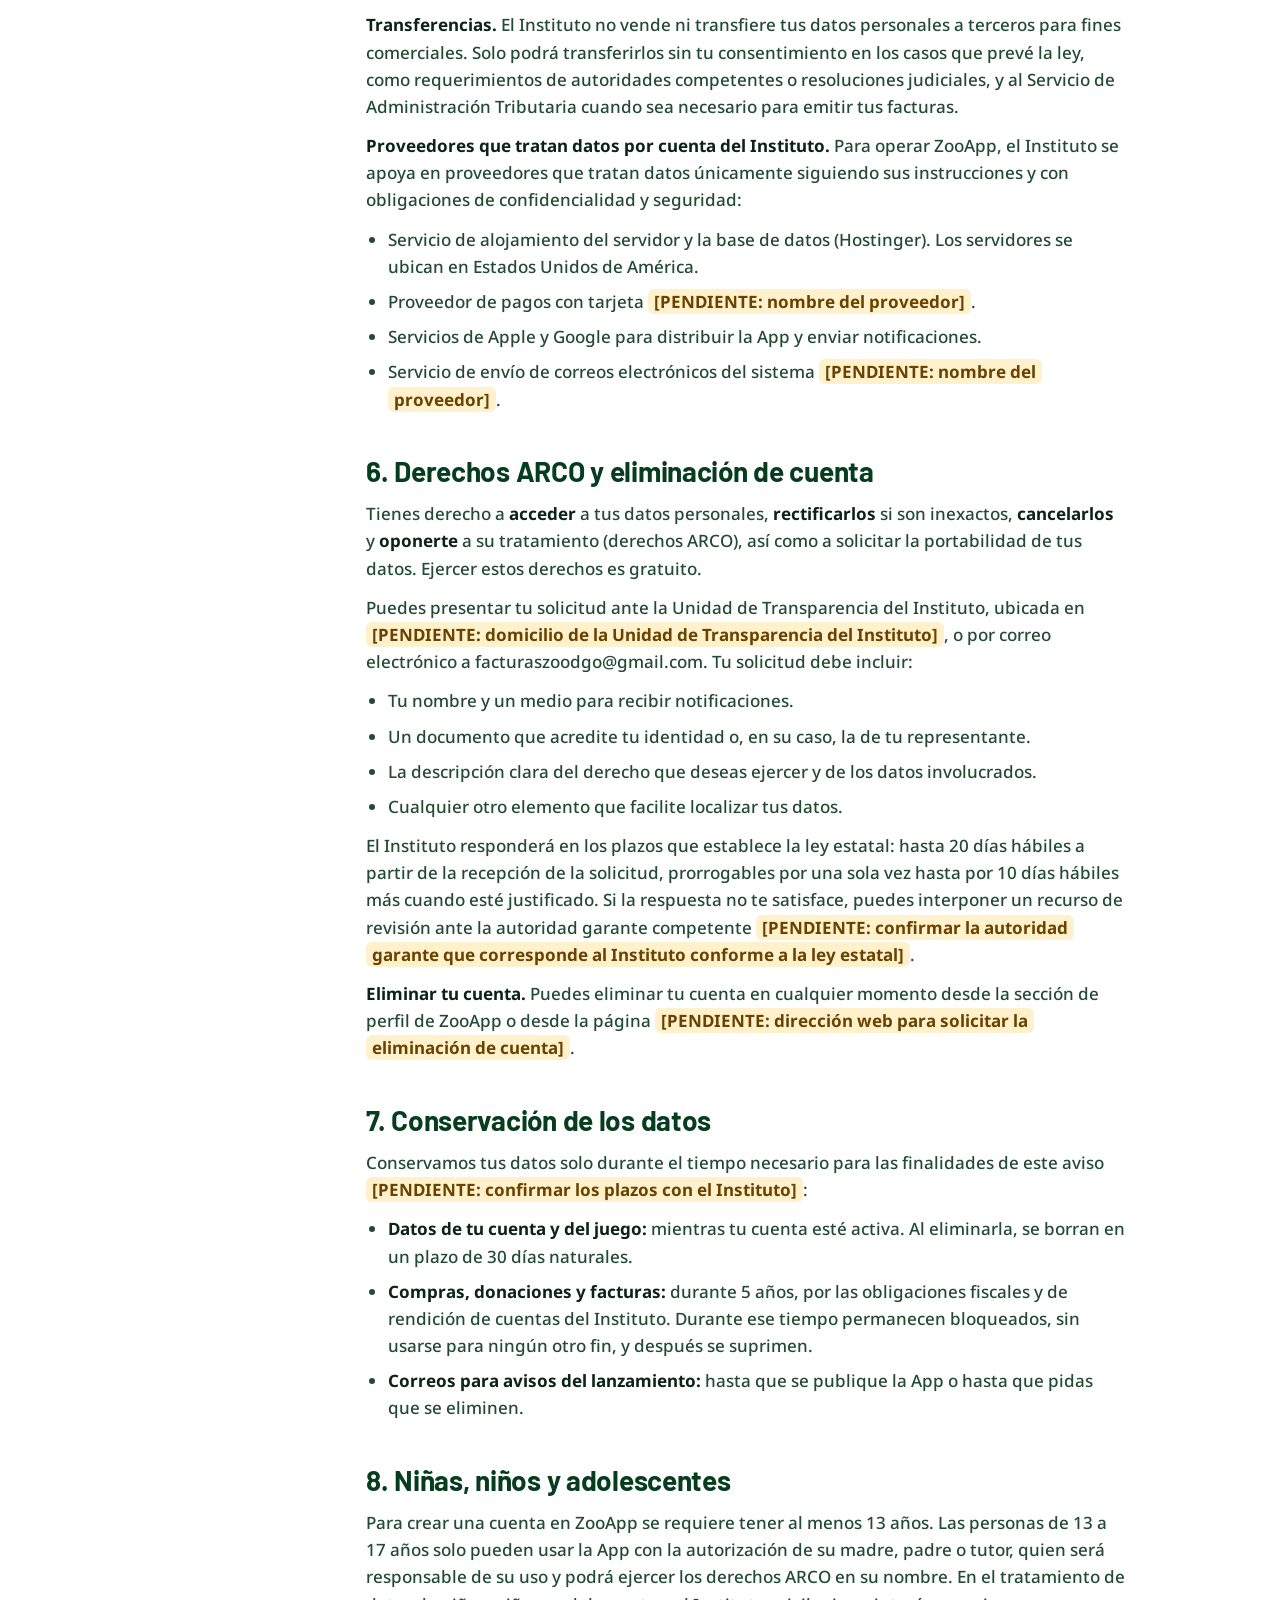
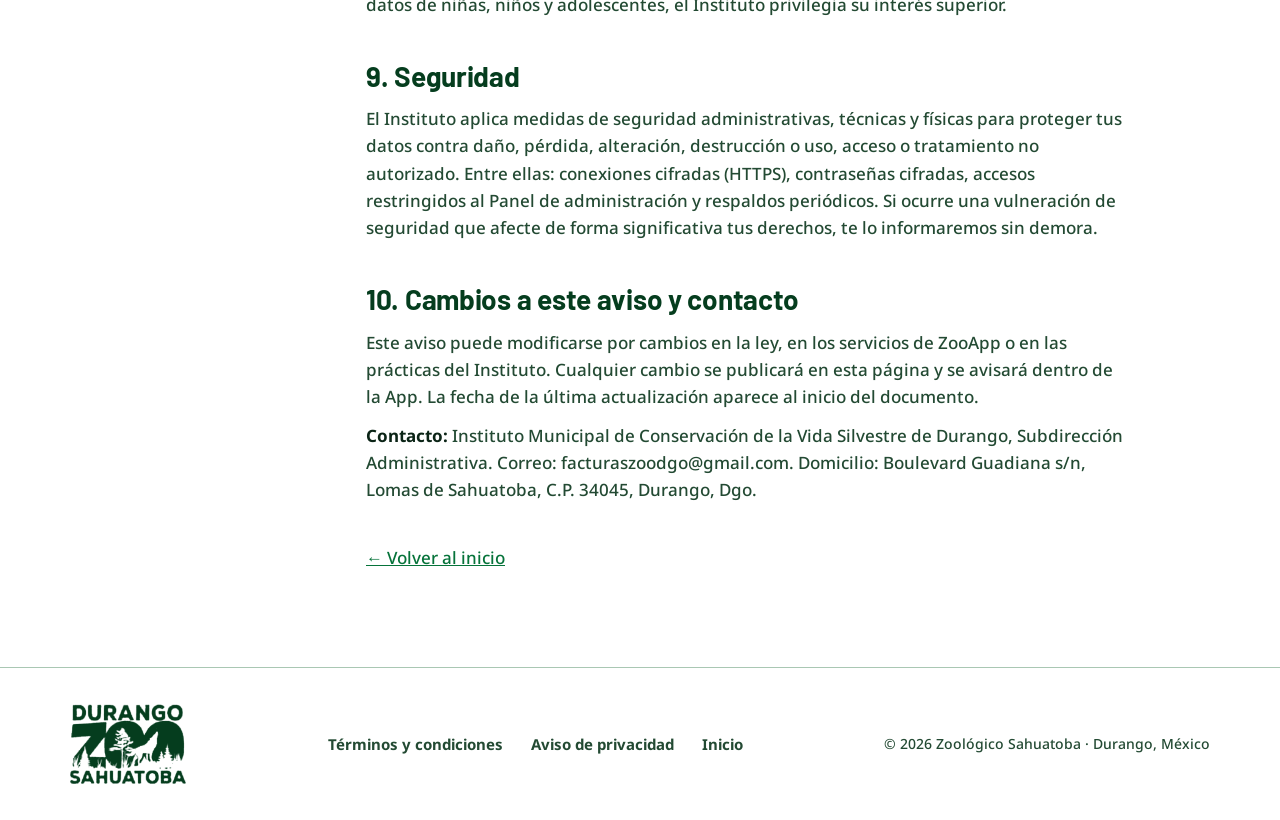
==== commit 021cbfbd: "Actualiza Términos y Aviso con respuestas del cliente" ====
--- a/privacidad.html
+++ b/privacidad.html
@@ -31,12 +31,12 @@
       <div class="preparacion" role="note"><strong>Versión preliminar.</strong> Este documento está en revisión por el área jurídica del Instituto. Los textos marcados como pendientes se completarán antes de publicar la App.</div>
       <p class="legal-intro">En este documento te explicamos qué datos personales trata ZooApp, para qué los usamos y cómo puedes ejercer tus derechos.</p>
       <section id="simplificado"><h2>Aviso de privacidad simplificado</h2>
-<p><strong>Instituto Municipal de Conservación de la Vida Silvestre de Durango</strong> (el «Instituto»), con domicilio en Boulevard Guadiana s/n, Lomas de Sahuatoba, Durango, Dgo., es responsable del tratamiento de los datos personales que proporciones al usar ZooApp, la aplicación oficial del Zoológico Sahuatoba.</p>
+<p><strong>Instituto Municipal de Conservación de la Vida Silvestre de Durango</strong> (el «Instituto»), con domicilio en Boulevard Guadiana s/n, Lomas de Sahuatoba, C.P. 34045, Durango, Dgo., es responsable del tratamiento de los datos personales que proporciones al usar ZooApp, la aplicación oficial del Zoológico Sahuatoba.</p>
 <p><strong>Para qué usamos tus datos.</strong> Para crear y administrar tu cuenta, venderte boletos y generar sus códigos QR, registrar tus donaciones, emitir facturas cuando las solicites, operar el juego ZooDeck (tarjetas, puntos y recompensas), mostrarte el mapa del zoológico y atender tus dudas. Estas finalidades son necesarias para el servicio.</p>
 <p><strong>Finalidades que requieren tu consentimiento.</strong> Enviarte promociones, eventos y boletines del zoológico, y usar en los medios del Instituto las fotografías que decidas compartir. Puedes aceptarlas o rechazarlas al registrarte y cambiar tu decisión en cualquier momento desde tu perfil o escribiendo a facturaszoodgo@gmail.com. Negarte no te impide usar ZooApp.</p>
 <p><strong>Transferencias.</strong> No transferimos tus datos a terceros para fines comerciales. Solo los compartimos con autoridades cuando una ley o un mandato judicial lo exige.</p>
 <p>Consulta el aviso de privacidad integral en esta misma página.</p>
-</section><section id="responsable"><h2>1. Responsable</h2><p><b>Instituto Municipal de Conservación de la Vida Silvestre de Durango</b>, organismo público municipal que opera el Zoológico Sahuatoba (el «Instituto»). RFC IMC171130P7A. Domicilio: Boulevard Guadiana s/n, Lomas de Sahuatoba, Durango, Dgo.</p></section><section id="datos"><h2>2. Datos personales que tratamos</h2>
+</section><section id="responsable"><h2>1. Responsable</h2><p><b>Instituto Municipal de Conservación de la Vida Silvestre de Durango</b>, organismo público municipal que opera el Zoológico Sahuatoba (el «Instituto»). RFC IMC171130P7A. Domicilio: Boulevard Guadiana s/n, Lomas de Sahuatoba, C.P. 34045, Durango, Dgo.</p></section><section id="datos"><h2>2. Datos personales que tratamos</h2>
 <p>Según las funciones que uses, ZooApp trata los siguientes datos:</p>
 <ul>
 <li><b>Identificación y contacto:</b> nombre completo, correo electrónico y, si lo agregas, número de teléfono y fotografía de perfil.</li>
@@ -103,7 +103,7 @@
 <p>El Instituto aplica medidas de seguridad administrativas, técnicas y físicas para proteger tus datos contra daño, pérdida, alteración, destrucción o uso, acceso o tratamiento no autorizado. Entre ellas: conexiones cifradas (HTTPS), contraseñas cifradas, accesos restringidos al Panel de administración y respaldos periódicos. Si ocurre una vulneración de seguridad que afecte de forma significativa tus derechos, te lo informaremos sin demora.</p>
 </section><section id="cambios"><h2>10. Cambios a este aviso y contacto</h2>
 <p>Este aviso puede modificarse por cambios en la ley, en los servicios de ZooApp o en las prácticas del Instituto. Cualquier cambio se publicará en esta página y se avisará dentro de la App. La fecha de la última actualización aparece al inicio del documento.</p>
-<p><b>Contacto:</b> Instituto Municipal de Conservación de la Vida Silvestre de Durango, Subdirección Administrativa. Correo: facturaszoodgo@gmail.com. Domicilio: Boulevard Guadiana s/n, Lomas de Sahuatoba, Durango, Dgo.</p>
+<p><b>Contacto:</b> Instituto Municipal de Conservación de la Vida Silvestre de Durango, Subdirección Administrativa. Correo: facturaszoodgo@gmail.com. Domicilio: Boulevard Guadiana s/n, Lomas de Sahuatoba, C.P. 34045, Durango, Dgo.</p>
 </section>
       <p class="volver"><a href="index.html">← Volver al inicio</a></p>
     </article>
--- a/assets/css/styles.css
+++ b/assets/css/styles.css
@@ -173,10 +173,26 @@
 .legal-cabecera { background: var(--bosque); color: #fff; }
 .legal-cabecera .envoltura { display: flex; flex-direction: column; gap: 28px; padding-block: 28px 56px; }
 .legal-cabecera h1 { font-size: clamp(36px, 5vw, 56px); font-weight: 800; }
-.legal-cuerpo { padding-block: 56px 96px; }
-.legal-cuerpo .envoltura > * { max-width: 760px; }
-.legal-cuerpo h2 { font-size: 28px; color: var(--bosque); margin: 40px 0 12px; }
-.legal-cuerpo p, .legal-cuerpo li { color: var(--tinta-2); }
+.legal-cuerpo { padding-block: 48px 96px; }
+.legal-titulo { display: flex; flex-direction: column; gap: 10px; }
+.legal-titulo p { color: var(--hoja); font-size: 15px; }
+.legal-rejilla { display: grid; grid-template-columns: 240px minmax(0, 1fr); gap: 56px; align-items: start; }
+.indice { position: sticky; top: calc(env(safe-area-inset-top, 0px) + 24px); display: flex; flex-direction: column; gap: 12px; padding: 20px; border-radius: 16px; background: var(--niebla); border: 1.5px solid var(--borde); }
+.indice ol { margin: 0; padding: 0; list-style: none; display: flex; flex-direction: column; gap: 8px; }
+.indice a { color: var(--tinta-2); font-size: 14px; font-weight: 600; text-decoration: none; line-height: 1.35; display: block; }
+.indice a:hover { color: var(--esmeralda); text-decoration: underline; }
+.legal-texto { max-width: 760px; min-width: 0; }
+.legal-intro { font-size: 19px; color: var(--tinta) !important; margin-top: 28px; }
+.legal-texto section { scroll-margin-top: 24px; }
+.legal-texto h2 { font-size: 28px; color: var(--bosque); margin: 44px 0 14px; }
+.legal-texto h3 { font-size: 20px; color: var(--tinta); margin: 22px 0 8px; }
+.legal-texto p, .legal-texto li { color: var(--tinta-2); }
+.legal-texto p + p { margin-top: 12px; }
+.legal-texto ul, .legal-texto ol { padding-left: 22px; display: flex; flex-direction: column; gap: 8px; margin: 12px 0; }
+.legal-texto b, .legal-texto strong { color: var(--tinta); }
+.legal-texto #simplificado { margin-top: 32px; padding: 4px 28px 24px; border-radius: 18px; border: 1.5px solid var(--borde); background: var(--niebla); }
+.volver { margin-top: 40px; }
+mark.pendiente { background: #FFF1CC; color: #6B4300; font-weight: 700; padding: 1px 6px; border-radius: 6px; box-decoration-break: clone; -webkit-box-decoration-break: clone; }
 .preparacion { display: block; padding: 22px 24px; border-radius: 16px; background: #FFF1CC; border: 1.5px solid #E9C46A; color: #6B4300; }
 
 /* ---------- responsivo ---------- */
@@ -186,6 +202,8 @@
   .funciones { grid-template-columns: 1fr; }
   .pasos { grid-template-columns: repeat(2, minmax(0, 1fr)); }
   .progreso .envoltura { grid-template-columns: 1fr; }
+  .legal-rejilla { grid-template-columns: 1fr; gap: 24px; }
+  .indice { position: static; }
 }
 @media (max-width: 720px) {
   body { font-size: 16px; }
